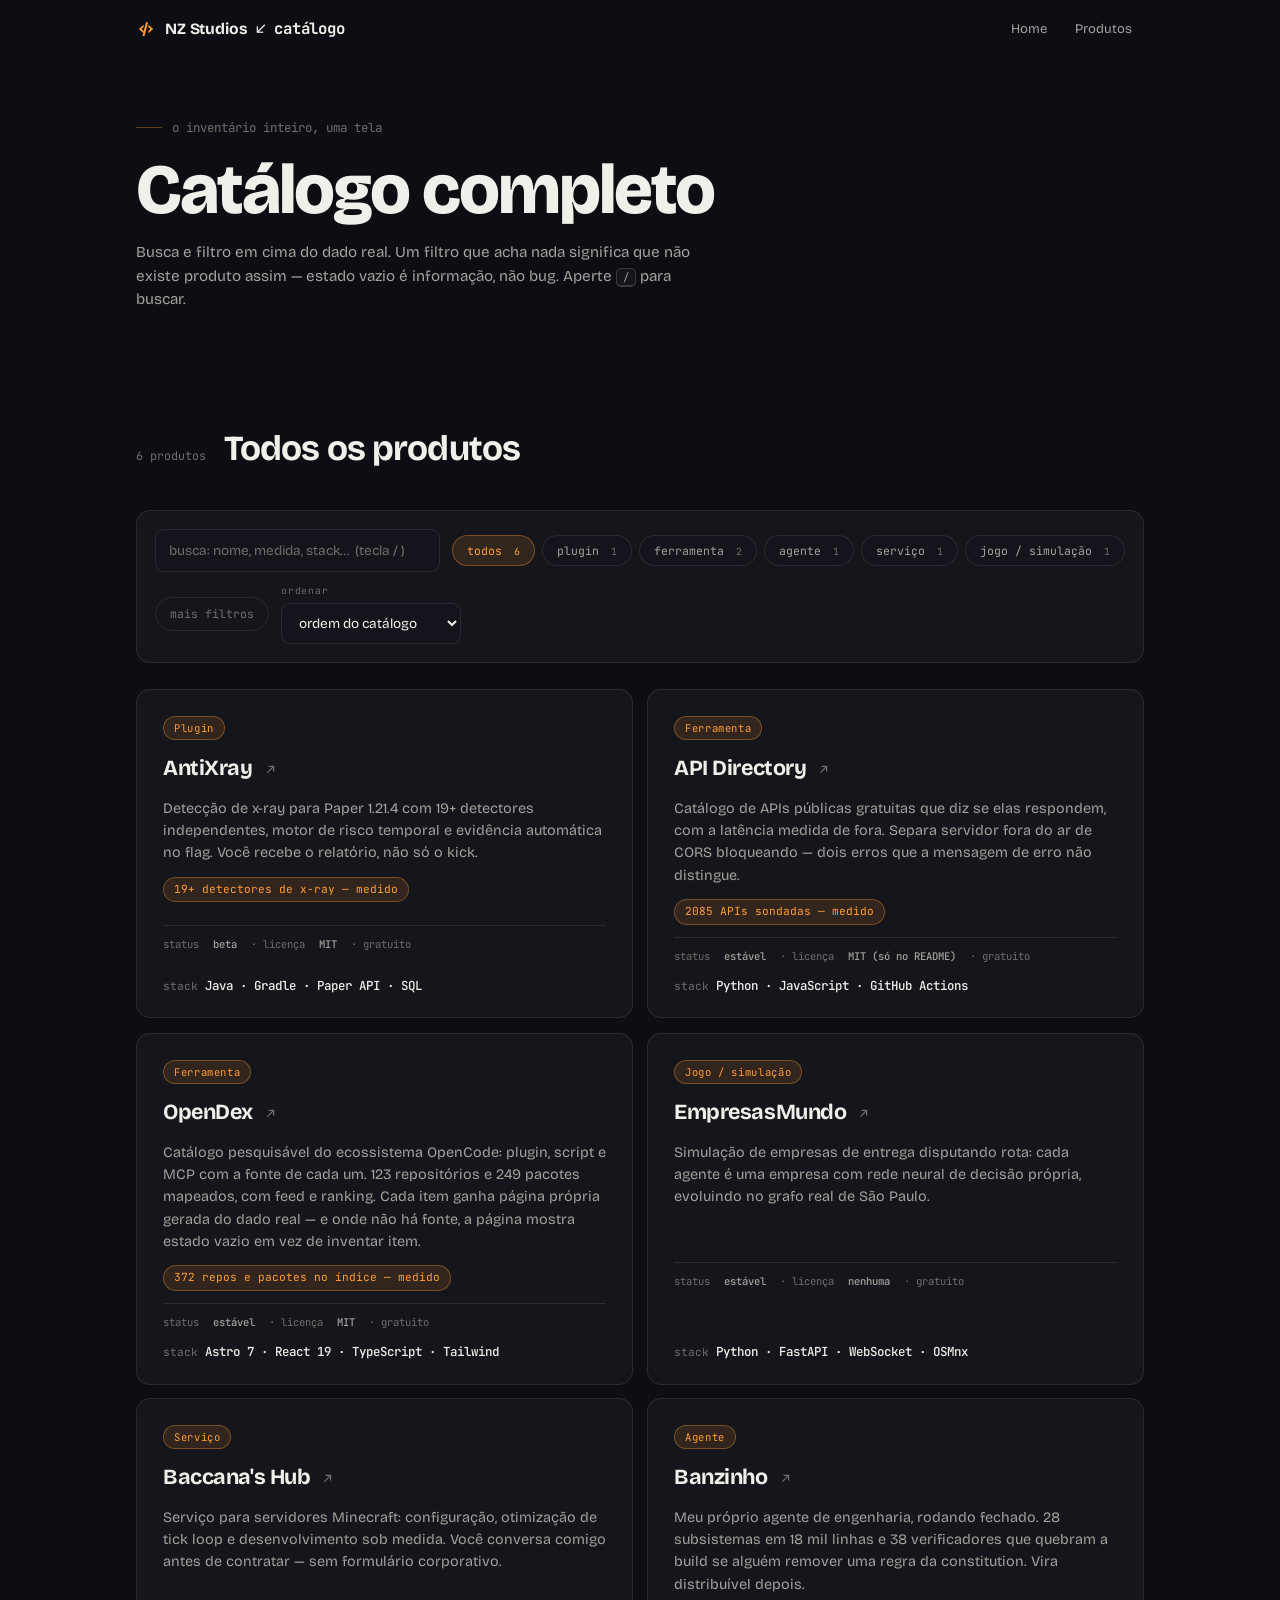
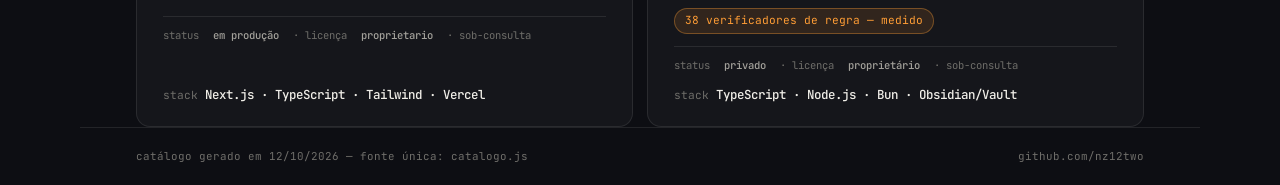
==== catalogo/index.html @ f85fc491 "btn solo: fundo do acento com fallback hex (fonte invisivel sem oklch); css com ?v=3" ====
<!DOCTYPE html>
<html lang="pt-BR">
<head>
<meta charset="UTF-8">
<meta name="viewport" content="width=device-width, initial-scale=1.0">
<title>Catálogo completo — NZ Studios</title>
<meta name="description" content="Todo o catálogo do NZ Studios: busca, filtro e prova medida em cima de catalogo/dados/catalogo.js. Se o filtro achar nada, é porque não existe produto assim — não é bug.">
<meta property="og:type" content="website">
<meta property="og:site_name" content="NZ Studios">
<meta property="og:title" content="Catálogo completo — NZ Studios">
<meta property="og:description" content="Busca e filtro com a medida de cada produto. Dado real, estado vazio em vez de inventar.">
<link rel="canonical" href="https://nz12two.github.io/portfolio/catalogo/">
<link rel="icon" href="../assets/brand/favicon-32.png" sizes="32x32" type="image/png">
<link rel="icon" href="../assets/brand/favicon-16.png" sizes="16x16" type="image/png">
<link rel="stylesheet" href="../css/studio.css?v=3">
<link rel="stylesheet" href="../css/catalogo.css?v=3">
<link rel="preconnect" href="https://fonts.googleapis.com">
<link rel="preconnect" href="https://fonts.gstatic.com" crossorigin>
<link href="https://fonts.googleapis.com/css2?family=Bricolage+Grotesque:opsz,wght@12..96,300;12..96,400;12..96,500;12..96,600;12..96,700;12..96,800&family=JetBrains+Mono:wght@400;500&display=swap" rel="stylesheet">
</head>
<body>

<header class="bar" id="bar">
  <div class="bar__in">
    <a href="../index.html" class="brand" aria-label="Voltar para o NZ Studios">
      <svg viewBox="0 0 512 512" aria-hidden="true"><g fill="currentColor"><polygon points="72,256 196,150 196,206 142,256 196,306 196,362"/><polygon points="440,256 316,150 316,206 370,256 316,306 316,362"/><polygon points="256,80 308,80 218,432 166,432"/></g></svg>
      NZ Studios
      <span class="backset mono">↙ catálogo</span>
    </a>
    <nav>
      <a href="../index.html">Home</a>
      <a href="index.html#resultado">Produtos</a>
    </nav>
  </div>
</header>

<main>
<section class="cabecalho">
  <p class="hero__ov mono ae"><i></i> o inventário inteiro, uma tela</p>
  <h1 class="ae">Catálogo completo</h1>
  <p class="cabecalho__sub ae" id="cabecalhoSub">
    Busca e filtro em cima do dado real. Um filtro que acha nada significa que
    não existe produto assim — estado vazio é informação, não bug.
    Aperte <kbd>/</kbd> para buscar.
  </p>
</section>

<section class="sec" id="resultado">
  <div class="sec__top rv">
    <span class="n mono" id="contagem">produtos</span>
    <h2 id="veredicto">Todos os produtos</h2>
  </div>

  <!-- console único de filtragem: tipos segmentados + grupos raros no dropdown -->
  <div class="console rv">
    <div class="console__linha">
      <label class="busca" for="q">
        <input id="q" type="search" placeholder="busca: nome, medida, stack…  (tecla / )" autocomplete="off">
      </label>
      <div class="seg" id="segTipo" role="group" aria-label="Filtrar por tipo"></div>
      <details class="mais-f" id="maisF">
        <summary>mais filtros <i id="maisCnt"></i></summary>
        <div class="mais-f__drop" id="painelChips"></div>
      </details>
      <label class="ordem" for="ordem">
        <span class="mono">ordenar</span>
        <select id="ordem">
          <option value="catálogo">ordem do catálogo</option>
          <option value="prova">maior prova primeiro</option>
          <option value="nome">nome alfabético</option>
        </select>
      </label>
      <button class="limpar mono" id="limpar" type="button" hidden>limpar ×</button>
    </div>
  </div>

  <div class="grid-proj" id="grid"></div>
</section>
</main>

<footer>
  <span class="mono" id="rodapeDados">NZ Studios</span>
  <a class="mono" href="https://github.com/nz12two" target="_blank" rel="noopener">github.com/nz12two</a>
</footer>

<script src="dados/catalogo.js" defer></script>
<script src="../js/catalogo.js?v=3" defer></script>
</body>
</html>
---- css/studio.css ----
/* NZ Studios — stylesheet. Reforma do portfolio: one-page curto, vítrine
   lendo catalogo/dados/catalogo.js direto. O site antigo continua em
   catalogo/<slug>.html — os cartões da vitrine ligam neles. */

:root {
  color-scheme: dark;
  --bg: #0d0e13;
  --bg-2: #14151c;
  --panel: rgba(255,255,255,.035);
  --panel-2: rgba(255,255,255,.055);
  --line: rgba(255,255,255,.09);
  --line-hi: rgba(255,255,255,.16);
  --tx: #f1efe9;
  --tx-2: #a3a19b;
  --tx-3: #6f6e6a;
  /* acento herdado do site antigo — hex primeiro (fallback), oklch por cima
     (declaração que o navegador não entende é descartada: sem oklch, fica o hex) */
  --acc: #ff9d36;
  --acc-soft: rgba(255, 157, 54, 0.12);
  --acc-line: rgba(255, 157, 54, 0.35);
  --acc: oklch(0.78 0.16 62);
  --acc-soft: oklch(0.78 0.16 62 / 0.12);
  --acc-line: oklch(0.78 0.16 62 / 0.35);
  --r: 14px;
  --ease: cubic-bezier(0.4, 0, 0.2, 1);
  --gut: clamp(20px, 4.5vw, 56px);
}
* { margin: 0; padding: 0; box-sizing: border-box; }
html { scroll-behavior: smooth; }
body {
  background: var(--bg);
  color: var(--tx);
  font-family: "Bricolage Grotesque", system-ui, sans-serif;
  font-weight: 400;
  line-height: 1.55;
  overflow-x: hidden;
}
::selection { background: var(--acc-line); }
a { color: inherit; text-decoration: none; }
.mono { font-family: "JetBrains Mono", monospace; }

/* barra de progresso de leitura — a única coisa que se move com o scroll */
.progress { position: fixed; top: 0; left: 0; right: 0; height: 2px; z-index: 60; background: transparent; }
.progress i { display: block; height: 100%; width: 100%; background: var(--acc); transform: scaleX(0); transform-origin: left; }

/* badge de versão — some quando o site sobe de vez */
.beta {
  position: fixed; bottom: 14px; right: 14px; z-index: 50;
  font-size: 0.62rem; letter-spacing: 0.05em; color: var(--tx-3);
  border: 1px solid var(--line); border-radius: 999px;
  padding: 5px 11px; background: rgba(13,14,19,.8); backdrop-filter: blur(8px);
}

/* ===== barra de topo ===== */
.bar {
  position: fixed; top: 0; left: 0; right: 0; z-index: 40;
  border-bottom: 1px solid transparent;
  transition: background .4s var(--ease), border-color .4s var(--ease);
}
.bar.compacta { background: rgba(13,14,19,.75); backdrop-filter: blur(14px); border-color: var(--line); }
.bar__in {
  max-width: 1120px; margin: 0 auto; padding: 0 var(--gut);
  height: 58px; display: flex; align-items: center; gap: 24px;
}
.brand { display: flex; align-items: center; gap: 9px; font-weight: 700; font-size: 0.98rem; letter-spacing: -0.01em; }
.brand svg { width: 20px; height: 20px; color: var(--acc); }
.bar nav { margin-left: auto; display: flex; gap: 4px; }
.bar nav a {
  font-size: 0.82rem; color: var(--tx-2); padding: 7px 12px; border-radius: 8px;
  transition: color .2s, background .2s;
}
.bar nav a:hover { color: var(--tx); background: var(--panel-2); }
.bar .gh { color: var(--tx-2); display: flex; align-items: center; padding: 7px; border-radius: 8px; }
.bar .gh:hover { color: var(--tx); background: var(--panel-2); }

/* ===== hero ===== */
.hero {
  max-width: 1120px; margin: 0 auto;
  padding: clamp(96px, 14vh, 140px) var(--gut) 40px;
  display: grid; grid-template-columns: 1.1fr 0.9fr;
  gap: clamp(28px, 5vw, 64px); align-items: center;
}
.hero__ov { font-size: 0.78rem; color: var(--tx-3); margin-bottom: 18px; display: flex; align-items: center; gap: 10px; }
.hero__ov i { display: inline-block; width: 26px; height: 1px; background: var(--acc-line); }
.hero h1 {
  font-size: clamp(2.6rem, 7.2vw, 4.6rem);
  font-weight: 800; letter-spacing: -0.035em; line-height: 0.98;
}
.hero h1 .ponto { color: var(--acc); }
.hero__sub { margin-top: 18px; max-width: 560px; font-size: clamp(0.98rem, 1.5vw, 1.12rem); color: var(--tx-2); }
.hero__sub b { color: var(--tx); font-weight: 600; }
.hero__cta { margin-top: 30px; display: flex; gap: 12px; flex-wrap: wrap; }

/* terminal do hero — o momento de load é o terminal digitando */
.term {
  background: var(--bg-2); border: 1px solid var(--line); border-radius: 12px;
  overflow: hidden; max-width: 470px; width: 100%; justify-self: end;
  font-family: "JetBrains Mono", monospace; font-size: 0.74rem;
  box-shadow: 0 24px 70px rgba(0,0,0,.45);
}
.term__hd {
  display: flex; gap: 6px; padding: 10px 14px; align-items: center;
  border-bottom: 1px solid var(--line); background: rgba(255,255,255,.03);
}
.term__hd i { width: 9px; height: 9px; border-radius: 50%; background: var(--line-hi); }
.term__hd i:first-child { background: var(--acc); opacity: .8; }
.term__hd span { margin-left: 8px; font-size: 0.6rem; color: var(--tx-3); letter-spacing: 0.06em; }
.term__body { padding: 16px 18px 18px; line-height: 1.9; white-space: pre-wrap; }
.term .cm { color: var(--tx); }
.term .cm::before { content: "$ "; color: var(--tx-3); }
.term .out { color: var(--tx-2); }
.term .hl { color: var(--acc); }
.term .caret::after { content: "▌"; color: var(--acc); animation: pisca 1.05s steps(1) infinite; }
@keyframes pisca { 50% { opacity: 0; } }
@media (prefers-reduced-motion: reduce) { .term .caret::after { animation: none; } }

/* linha única de provas */
.prova-linha {
  grid-column: 1; margin-top: 10px; display: flex; gap: 4px 22px; flex-wrap: wrap;
  font-family: "JetBrains Mono", monospace; font-size: 0.72rem; color: var(--tx-3);
}
.prova-linha b { color: var(--tx); font-weight: 500; font-variant-numeric: tabular-nums; }
.prova-linha i { font-style: normal; color: var(--tx-3); }
.prova-linha em { font-style: normal; color: var(--acc); }

/* ===== seções ===== */
.btn {
  display: inline-flex; align-items: center; gap: 8px;
  font-size: 0.9rem; font-weight: 600; padding: 12px 22px; border-radius: 10px;
  transition: transform .25s var(--ease), background .25s, border-color .25s;
}
.btn:active { transform: translateY(1px) scale(0.99); }
.btn--solo { background: var(--acc); color: #17120a; }
.btn--solo:hover { transform: translateY(-2px); background: #ffaa46; }
.btn--fantasma { border: 1px solid var(--line-hi); color: var(--tx-2); }
.btn--fantasma:hover { border-color: var(--acc-line); color: var(--tx); transform: translateY(-2px); }
/* montagem do hero: um momento orquestrado no load */
.ae { opacity: 0; transform: translateY(18px); }
.aberto .ae { animation: sobe .55s var(--ease) forwards; }
.aberto .hero__ov { animation-delay: .05s; }
.aberto h1 { animation-delay: .12s; }
.aberto .hero__sub { animation-delay: .24s; }
.aberto .hero__cta { animation-delay: .34s; }
.aberto .prova-linha { animation-delay: .44s; }
.aberto .term { animation: sobe .6s var(--ease) .3s backwards; }
@keyframes sobe { to { opacity: 1; transform: none; } }

/* ===== seções ===== */
.sec { max-width: 1120px; margin: 0 auto; padding: clamp(64px, 10vw, 110px) var(--gut) 0; }
.sec__top { display: flex; align-items: baseline; gap: 18px; margin-bottom: 34px; flex-wrap: wrap; }
.sec__top h2 { font-size: clamp(1.5rem, 3.4vw, 2.2rem); font-weight: 700; letter-spacing: -0.025em; }
.sec__top .n { font-size: 0.74rem; color: var(--tx-3); }
.sec__top p { width: 100%; max-width: 520px; font-size: 0.92rem; color: var(--tx-2); }
.sec__top .mais {
  margin-left: auto; font-family: "JetBrains Mono", monospace; font-size: 0.72rem;
  color: var(--tx-3); border-bottom: 1px solid var(--line); padding-bottom: 2px;
  transition: color .2s, border-color .2s; white-space: nowrap;
}
.sec__top .mais:hover { color: var(--acc); border-color: var(--acc-line); }

/* ===== vitrine ===== */
.filtros { display: flex; gap: 8px; flex-wrap: wrap; margin-bottom: 26px; }
.filtro {
  font-family: "JetBrains Mono", monospace; font-size: 0.72rem;
  color: var(--tx-2); background: var(--panel); border: 1px solid var(--line);
  border-radius: 999px; padding: 7px 15px; cursor: pointer;
  transition: all .25s var(--ease);
}
.filtro:hover { border-color: var(--line-hi); color: var(--tx); }
.filtro.on { background: var(--acc-soft); border-color: var(--acc-line); color: var(--acc); }
.grid-proj { display: grid; grid-template-columns: repeat(2, 1fr); gap: 14px; perspective: 900px; }
.proj {
  --rx: 0deg; --ry: 0deg;
  position: relative; overflow: hidden;
  background: var(--panel); border: 1px solid var(--line); border-radius: var(--r);
  padding: 26px 26px 22px;
  display: flex; flex-direction: column; gap: 12px; min-height: 210px;
  transform: rotateX(var(--rx)) rotateY(var(--ry));
  transition: transform .35s var(--ease), border-color .3s, background .3s, opacity .3s;
  animation: aparece .45s var(--ease) backwards;
  will-change: transform;
}
.proj:hover { border-color: var(--acc-line); background: var(--panel-2); }
.proj::after {
  content: ""; position: absolute; inset: 0; pointer-events: none; opacity: 0;
  background: radial-gradient(300px circle at var(--px,50%) var(--py,50%), rgba(255,255,255,.05), transparent 70%);
  transition: opacity .3s;
}
.proj:hover::after { opacity: 1; }
.proj--destaque { grid-column: span 2; min-height: 240px; }
.proj__tipo {
  font-family: "JetBrains Mono", monospace; font-size: 0.66rem; letter-spacing: 0.06em;
  color: var(--acc); width: fit-content;
  border: 1px solid var(--acc-line); background: var(--acc-soft);
  border-radius: 999px; padding: 3px 10px;
}
.proj h3 { font-size: 1.35rem; font-weight: 700; letter-spacing: -0.02em; display: flex; align-items: center; gap: 10px; }
.proj--destaque h3 { font-size: 1.7rem; }
.proj h3 svg { width: 15px; height: 15px; color: var(--tx-3); transition: transform .25s, color .25s; }
.proj:hover h3 svg { color: var(--acc); transform: translate(2px, -2px); }
.proj p { font-size: 0.9rem; color: var(--tx-2); max-width: 540px; }
.proj--destaque p { max-width: 640px; }
.proj__p { margin-top: auto; font-family: "JetBrains Mono", monospace; font-size: 0.7rem; color: var(--tx-3); }
.proj__p b { color: var(--tx); font-weight: 500; font-size: 0.78rem; }
.vazio { color: var(--tx-3); font-size: 0.88rem; padding: 30px 0; }

/* ===== stack ===== */
.stack { display: grid; grid-template-columns: 1fr 1fr; gap: 8px 40px; }
.stk {
  display: grid; grid-template-columns: 130px 1fr 34px; align-items: center; gap: 14px;
  padding: 9px 0; border-bottom: 1px solid var(--line); font-size: 0.86rem;
}
.stk b { font-weight: 500; color: var(--tx-2); white-space: nowrap; overflow: hidden; text-overflow: ellipsis; }
.stk .barra { height: 3px; border-radius: 2px; background: var(--panel-2); position: relative; overflow: hidden; }
.stk .barra i {
  position: absolute; inset: 0 auto 0 0; border-radius: 2px; background: var(--acc);
  transform: scaleX(var(--v, 1)); transform-origin: left; transition: transform 1s var(--ease);
}
.stk .n { font-family: "JetBrains Mono", monospace; font-size: 0.7rem; color: var(--tx-3); text-align: right; }
.stk__nota { grid-column: 1 / -1; font-size: 0.72rem; color: var(--tx-3); margin-top: 10px; }

/* ===== sobre ===== */
.duo { display: grid; grid-template-columns: 1.3fr 1fr; gap: 46px; }
.duo p { font-size: 0.94rem; color: var(--tx-2); margin-bottom: 14px; max-width: 520px; }
.duo p b { color: var(--tx); }
.svc { border-left: 2px solid var(--acc-line); padding-left: 18px; margin-bottom: 22px; }
.svc h4 { font-size: 0.98rem; font-weight: 600; margin-bottom: 3px; }
.svc p { font-size: 0.84rem; margin: 0; color: var(--tx-2); }

/* ===== contato ===== */
.final { text-align: center; padding-bottom: clamp(70px, 10vw, 120px); }
.final h2 {
  font-size: clamp(2.1rem, 6vw, 3.8rem); font-weight: 800; letter-spacing: -0.03em;
  max-width: 720px; margin: 0 auto 16px; line-height: 1.05;
}
.final p { color: var(--tx-2); max-width: 440px; margin: 0 auto 30px; }
.final .hero__cta { justify-content: center; }
.links { margin-top: 46px; display: flex; justify-content: center; gap: 26px; flex-wrap: wrap; }
.links a {
  font-family: "JetBrains Mono", monospace; font-size: 0.72rem; color: var(--tx-3);
  border-bottom: 1px solid transparent; padding-bottom: 2px; transition: color .2s, border-color .2s;
}
.links a:hover { color: var(--acc); border-color: var(--acc-line); }

/* faixa do catálogo na home — o link não fica escondido no "mais" */
.band {
  display: grid; grid-template-columns: 1.4fr 1fr; gap: 30px; align-items: center;
  background: var(--panel); border: 1px solid var(--acc-line); border-radius: var(--r);
  padding: clamp(24px, 4vw, 44px);
}
.band h2 { font-size: clamp(1.4rem, 3vw, 2rem); font-weight: 700; letter-spacing: -0.02em; margin: 6px 0 8px; }
.band p { color: var(--tx-2); font-size: 0.9rem; max-width: 420px; }
.band__cta { display: flex; justify-content: flex-end; }
@media (max-width: 820px) {
  .band { grid-template-columns: 1fr; }
  .band__cta { justify-content: flex-start; }
}

/* reveal no scroll — só o cabeçalho de seção, um por vez */
.rv { opacity: 0; transform: translateY(26px); transition: opacity .6s var(--ease), transform .6s var(--ease); }
.rv.on { opacity: 1; transform: none; }

footer {
  border-top: 1px solid var(--line);
  padding: 20px var(--gut); max-width: 1120px; margin: 0 auto;
  display: flex; justify-content: space-between; gap: 12px; flex-wrap: wrap;
  font-family: "JetBrains Mono", monospace; font-size: 0.68rem; color: var(--tx-3);
}
footer a:hover { color: var(--acc); }

/* ===== responsivo ===== */
@media (max-width: 820px) {
  .grid-proj, .duo, .stack { grid-template-columns: 1fr; }
  .proj--destaque { grid-column: span 1; }
  .bar nav { display: none; }
  .hero { grid-template-columns: 1fr; gap: 34px; }
  .term { justify-self: stretch; max-width: none; }
}
@media (prefers-reduced-motion: reduce) {
  * { animation: none !important; transition: none !important; }
  .ae, .rv { opacity: 1; transform: none; }
  html { scroll-behavior: auto; }
}
---- css/catalogo.css ----
/* Catálogo completo — listagem única com console de busca/filtro.
   Reusa studio.css. O painel NÃO acompanha o scroll: fica no topo da lista
   e o filtro compartilhado via URL (?f=...&v=...) é a parte "persistente". */

.cabecalho {
  max-width: 1120px; margin: 0 auto;
  padding: calc(58px + 60px) var(--gut) 0;
}
.cabecalho h1 {
  font-size: clamp(2.4rem, 6.5vw, 4.4rem);
  font-weight: 800; letter-spacing: -0.03em; line-height: 1.02;
}
.cabecalho__sub { margin-top: 14px; max-width: 560px; color: var(--tx-2); font-size: 0.95rem; }
.cabecalho__sub kbd {
  font-family: "JetBrains Mono", monospace; font-size: 0.66rem;
  border: 1px solid var(--line-hi); border-bottom-width: 2px; border-radius: 5px;
  padding: 1px 6px; color: var(--tx-2); background: var(--panel);
}

/* ===== console: uma linha só de controle ===== */
.console {
  border: 1px solid var(--line); border-radius: var(--r);
  background: var(--panel); padding: 18px; margin: 34px auto 26px;
  max-width: 1120px; width: 100%;
}
.console__linha { display: flex; gap: 12px; flex-wrap: wrap; align-items: center; }
.busca { display: flex; flex: 1; min-width: 240px; }
.busca input, .ordem select {
  background: var(--bg-2); border: 1px solid var(--line); color: var(--tx);
  border-radius: 9px; padding: 10px 13px; font: inherit; font-size: 0.85rem; width: 100%;
}
.busca input::placeholder { color: var(--tx-3); }
.busca input:focus-visible, .ordem select:focus-visible {
  outline: 2px solid var(--acc-line); outline-offset: 1px; border-color: var(--acc-line);
}
.ordem { flex: 0 0 auto; display: grid; grid-template-columns: 1fr; gap: 4px; }
.ordem span {
  font-family: "JetBrains Mono", monospace; font-size: 0.6rem; letter-spacing: 0.08em; color: var(--tx-3);
}
.ordem select { min-width: 180px; }

/* tipos segmentados — a parte visível do filtro, com contagem */
.seg { display: flex; gap: 7px; flex-wrap: wrap; }
.seg__bt {
  font-family: "JetBrains Mono", monospace; font-size: 0.72rem;
  color: var(--tx-2); background: var(--bg-2); border: 1px solid var(--line);
  border-radius: 999px; padding: 7px 14px; cursor: pointer;
  transition: all .22s var(--ease);
}
.seg__bt:hover { border-color: var(--line-hi); color: var(--tx); }
.seg__bt em { font-style: normal; color: var(--tx-3); margin-left: 5px; font-size: 0.62rem; }
.seg__bt.on { background: var(--acc-soft); border-color: var(--acc-line); color: var(--acc); }
.seg__bt.on em { color: var(--acc); }

/* grupos menos usados moram no details, ficam fora do caminho */
.mais-f { position: relative; }
.mais-f summary {
  list-style: none; cursor: pointer; user-select: none;
  font-family: "JetBrains Mono", monospace; font-size: 0.72rem;
  color: var(--tx-3); border: 1px solid var(--line); border-radius: 999px;
  padding: 7px 14px; transition: color .2s, border-color .2s;
}
.mais-f summary::-webkit-details-marker { display: none; }
.mais-f summary:hover, .mais-f[open] summary { color: var(--tx); border-color: var(--line-hi); }
.mais-f summary i { font-style: normal; color: var(--acc); }
.mais-f__drop {
  position: absolute; right: 0; top: calc(100% + 8px); z-index: 45;
  background: rgba(13,14,19,.96); backdrop-filter: blur(14px);
  border: 1px solid var(--line-hi); border-radius: 12px;
  padding: 16px; min-width: 300px;
  display: grid; gap: 12px;
  box-shadow: 0 24px 60px rgba(0,0,0,.5);
}
.mais-f__grupo b {
  display: block; font-family: "JetBrains Mono", monospace; font-size: 0.58rem;
  letter-spacing: 0.1em; color: var(--tx-3); margin-bottom: 6px;
}
.limpar {
  justify-self: end;
  font-family: "JetBrains Mono", monospace; font-size: 0.7rem; color: var(--tx-3);
  background: none; border: 1px solid var(--line); border-radius: 999px;
  padding: 7px 14px; cursor: pointer; transition: color .2s, border-color .2s;
}
.limpar:hover { color: var(--acc); border-color: var(--acc-line); }
.limpar[hidden] { display: none; }

/* chips continuam da studio.css (.filtro) — ganham contagem */
.filtro i { font-style: normal; color: var(--tx-3); margin-left: 5px; }
.filtro.on i { color: var(--acc); }

/* contagem junto ao resultado */
.sec__top .n i { font-style: normal; color: var(--acc); }

/* ===== cards de listagem ===== */
.proj { min-height: 0; }
.proj__meta {
  margin-top: auto; padding-top: 10px;
  display: flex; gap: 14px; flex-wrap: wrap;
  font-family: "JetBrains Mono", monospace; font-size: 0.66rem; color: var(--tx-3);
  border-top: 1px solid var(--line);
}
.proj__meta b { color: var(--tx-2); font-weight: 500; }
.proj__prova {
  font-family: "JetBrains Mono", monospace; font-size: 0.7rem;
  color: var(--acc); width: fit-content;
  border: 1px solid var(--acc-line); background: var(--acc-soft);
  border-radius: 999px; padding: 3px 10px;
}
.proj__p { margin-top: auto; font-family: "JetBrains Mono", monospace; font-size: 0.7rem; color: var(--tx-3); }
.proj__p b { color: var(--tx); font-weight: 500; font-size: 0.78rem; }

.vazio__grande { padding: 56px 0; text-align: center; color: var(--tx-3); }
.vazio__grande b { display: block; font-size: 1.1rem; color: var(--tx-2); font-weight: 600; margin-bottom: 6px; }

/* ===== responsivo ===== */
@media (max-width: 620px) {
  .busca { min-width: 0; }
  .ordem select { min-width: 0; }
  .mais-f__drop { left: 0; right: auto; }
}
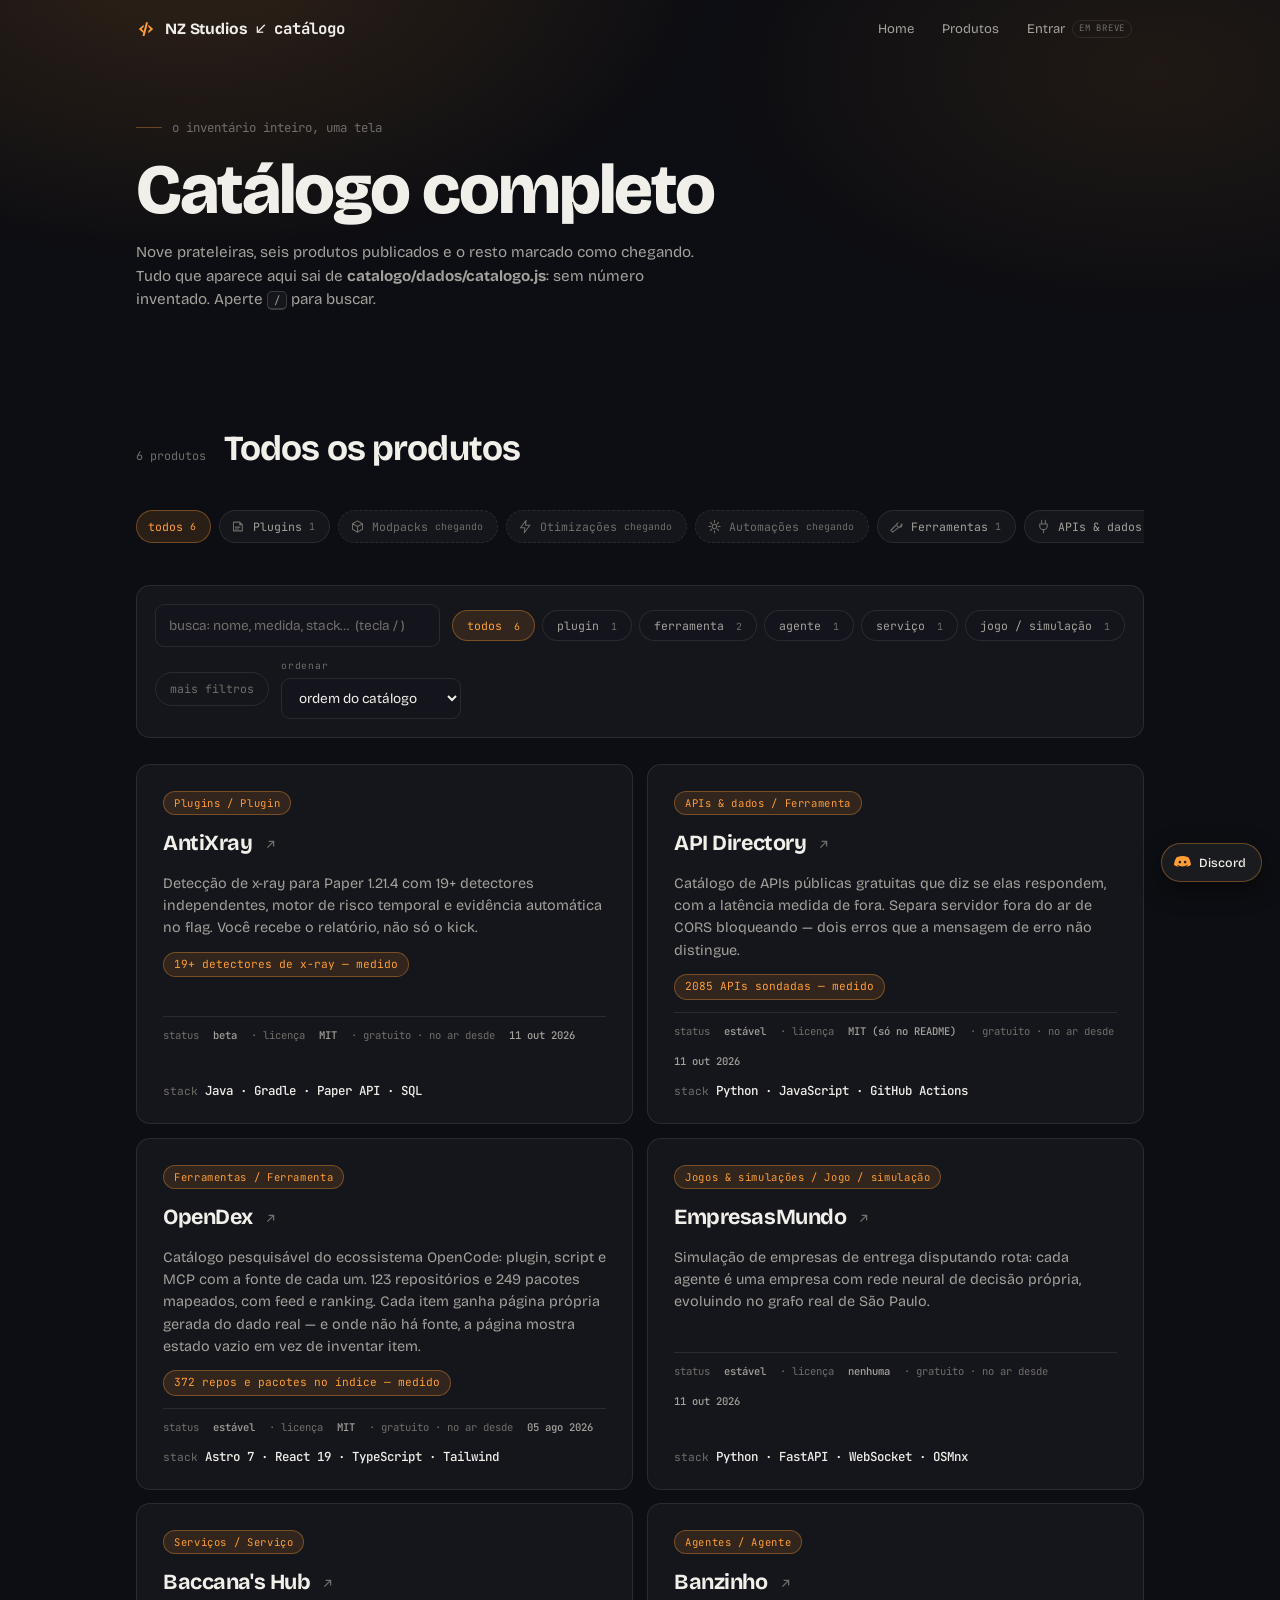
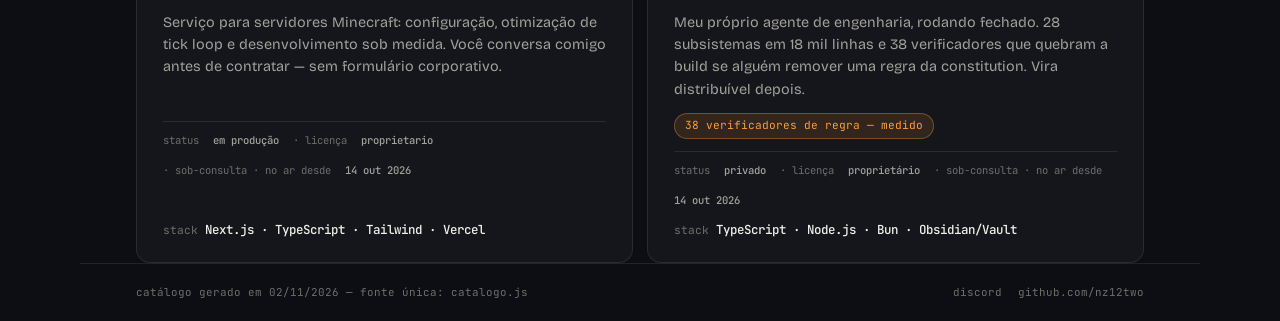
==== commit 2b223d18: "nz studios: marketplace, motion, icones, login desligado, discord ZNchMjhZQK" ====
--- a/catalogo/index.html
+++ b/catalogo/index.html
@@ -12,8 +12,8 @@
 <link rel="canonical" href="https://nz12two.github.io/portfolio/catalogo/">
 <link rel="icon" href="../assets/brand/favicon-32.png" sizes="32x32" type="image/png">
 <link rel="icon" href="../assets/brand/favicon-16.png" sizes="16x16" type="image/png">
-<link rel="stylesheet" href="../css/studio.css?v=3">
-<link rel="stylesheet" href="../css/catalogo.css?v=3">
+<link rel="stylesheet" href="../css/studio.css?v=4">
+<link rel="stylesheet" href="../css/catalogo.css?v=4">
 <link rel="preconnect" href="https://fonts.googleapis.com">
 <link rel="preconnect" href="https://fonts.gstatic.com" crossorigin>
 <link href="https://fonts.googleapis.com/css2?family=Bricolage+Grotesque:opsz,wght@12..96,300;12..96,400;12..96,500;12..96,600;12..96,700;12..96,800&family=JetBrains+Mono:wght@400;500&display=swap" rel="stylesheet">
@@ -30,6 +30,7 @@
     <nav>
       <a href="../index.html">Home</a>
       <a href="index.html#resultado">Produtos</a>
+      <a href="../conta.html" class="nav-entrar">Entrar<i class="breve mono">em breve</i></a>
     </nav>
   </div>
 </header>
@@ -39,9 +40,9 @@
   <p class="hero__ov mono ae"><i></i> o inventário inteiro, uma tela</p>
   <h1 class="ae">Catálogo completo</h1>
   <p class="cabecalho__sub ae" id="cabecalhoSub">
-    Busca e filtro em cima do dado real. Um filtro que acha nada significa que
-    não existe produto assim — estado vazio é informação, não bug.
-    Aperte <kbd>/</kbd> para buscar.
+    Nove prateleiras, seis produtos publicados e o resto marcado como chegando.
+    Tudo que aparece aqui sai de <b>catalogo/dados/catalogo.js</b>: sem número
+    inventado. Aperte <kbd>/</kbd> para buscar.
   </p>
 </section>
 
@@ -51,7 +52,10 @@
     <h2 id="veredicto">Todos os produtos</h2>
   </div>
 
-  <!-- console único de filtragem: tipos segmentados + grupos raros no dropdown -->
+  <!-- prateleiras: a categoria que a pessoa procura, antes do item -->
+  <nav class="cats" id="cats" aria-label="Categorias do marketplace"></nav>
+
+  <!-- console de filtragem: tipos segmentados + grupos raros no dropdown -->
   <div class="console rv">
     <div class="console__linha">
       <label class="busca" for="q">
@@ -80,10 +84,19 @@
 
 <footer>
   <span class="mono" id="rodapeDados">NZ Studios</span>
-  <a class="mono" href="https://github.com/nz12two" target="_blank" rel="noopener">github.com/nz12two</a>
+  <span class="foot-links">
+    <a class="mono" href="https://discord.gg/ZNchMjhZQK" target="_blank" rel="noopener">discord</a>
+    <a class="mono" href="https://github.com/nz12two" target="_blank" rel="noopener">github.com/nz12two</a>
+  </span>
 </footer>
 
+<a class="disc" href="https://discord.gg/ZNchMjhZQK" target="_blank" rel="noopener" aria-label="Entrar no Discord do NZ Studios">
+  <svg viewBox="0 0 24 24" fill="currentColor" aria-hidden="true"><path d="M20.3 4.5A19 19 0 0 0 15.6 3l-.3.7a17.6 17.6 0 0 1 4.2 1.3 15.7 15.7 0 0 0-15 0A17.6 17.6 0 0 1 8.7 3.7L8.4 3a19 19 0 0 0-4.7 1.5C1 8.3.3 12 0 15.6A19 19 0 0 0 5.7 18l.7-1.2c-.8-.3-1.6-.7-2.3-1.2l.6-.4a13.6 13.6 0 0 0 14.6 0l.6.4c-.7.5-1.5.9-2.3 1.2l.7 1.2a19 19 0 0 0 5.7-2.4c-.4-4.3-1.5-7.9-3.7-11.1zM8.3 13.4c-1 0-1.8-.9-1.8-2s.8-2 1.8-2 1.8.9 1.8 2-.8 2-1.8 2zm7.4 0c-1 0-1.8-.9-1.8-2s.8-2 1.8-2 1.8.9 1.8 2-.8 2-1.8 2z"/></svg>
+  <span>Discord</span>
+</a>
+
 <script src="dados/catalogo.js" defer></script>
-<script src="../js/catalogo.js?v=3" defer></script>
+<script src="../js/icones.js?v=4" defer></script>
+<script src="../js/catalogo.js?v=4" defer></script>
 </body>
 </html>
--- a/css/studio.css
+++ b/css/studio.css
@@ -268,6 +268,125 @@
 }
 footer a:hover { color: var(--acc); }
 
+/* ===== movimento ==============================================
+   O site é estático por natureza; o movimento aqui só marca hierarquia:
+   nada pisca, nada roda em loop rápido, nada compete com a leitura. */
+
+/* aurora de fundo: uma cor só, muito diluída, presa atrás do conteúdo */
+body::before {
+  content: "";
+  position: fixed; inset: 0; z-index: -1; pointer-events: none;
+  background:
+    radial-gradient(60vw 50vh at 15% -5%, color-mix(in srgb, var(--acc) 16%, transparent), transparent 70%),
+    radial-gradient(50vw 40vh at 90% 8%, color-mix(in srgb, var(--acc) 9%, transparent), transparent 72%);
+  opacity: .9;
+}
+
+/* reveal escalonado: um passo por irmão, na ordem em que aparecem */
+.rv { transition-delay: calc(var(--d, 0) * 90ms); }
+.proj { animation-delay: calc(var(--i, 0) * 70ms); }
+.proj.vivo { animation: none; }
+
+/* faixa que corre — o resumo de tudo que existe, em uma linha */
+.marquee {
+  overflow: hidden; margin-top: 46px; padding: 13px 0;
+  border-top: 1px solid var(--line); border-bottom: 1px solid var(--line);
+  mask-image: linear-gradient(90deg, transparent, #000 7%, #000 93%, transparent);
+  -webkit-mask-image: linear-gradient(90deg, transparent, #000 7%, #000 93%, transparent);
+}
+.marquee__in {
+  display: flex; width: max-content; gap: 34px;
+  animation: correr 46s linear infinite;
+}
+.marquee:hover .marquee__in { animation-play-state: paused; }
+.marquee span {
+  font-family: "JetBrains Mono", monospace; font-size: 0.72rem; letter-spacing: .06em;
+  color: var(--tx-3); white-space: nowrap; display: inline-flex; align-items: center; gap: 8px;
+}
+.marquee span b { color: var(--acc); font-weight: 600; }
+.marquee span::after { content: "/"; color: var(--line-hi); margin-left: 26px; }
+@keyframes correr { to { transform: translateX(-50%); } }
+
+/* prateleiras do marketplace: a categoria existe antes do item */
+.prateleiras {
+  display: grid; grid-template-columns: repeat(3, 1fr); gap: 10px;
+}
+.prateleira {
+  display: flex; align-items: center; gap: 12px;
+  background: var(--panel); border: 1px solid var(--line); border-radius: var(--r);
+  padding: 15px 16px; transition: transform .3s var(--ease), border-color .3s, background .3s;
+  animation: aparece .5s var(--ease) backwards;
+  animation-delay: calc(var(--i, 0) * 55ms);
+}
+.prateleira:hover { transform: translateY(-2px); border-color: var(--acc-line); background: var(--panel-2); }
+.prateleira__ic {
+  display: grid; place-items: center; flex: none;
+  width: 34px; height: 34px; border-radius: 9px;
+  background: var(--acc-soft); color: var(--acc); border: 1px solid var(--acc-line);
+}
+.prateleira__txt { display: flex; flex-direction: column; gap: 2px; min-width: 0; }
+.prateleira__txt b { font-size: 0.9rem; font-weight: 600; }
+.prateleira__txt .mono { font-size: 0.66rem; color: var(--tx-3); letter-spacing: .04em; }
+.prateleira--vazio { border-style: dashed; background: transparent; }
+.prateleira--vazio .prateleira__ic { background: transparent; border-color: var(--line); color: var(--tx-3); }
+.prateleira--vazio .prateleira__txt b { color: var(--tx-2); font-weight: 500; }
+
+/* linha do tempo: quando cada produto entrou no ar */
+.linha-tempo { list-style: none; margin-top: 34px; display: grid; gap: 0; }
+.linha-tempo li {
+  display: grid; grid-template-columns: 110px 190px 1fr; gap: 14px; align-items: baseline;
+  padding: 13px 0 13px 20px; border-top: 1px solid var(--line); position: relative;
+  animation: aparece .5s var(--ease) backwards;
+  animation-delay: calc(var(--i, 0) * 55ms);
+}
+.linha-tempo li::before {
+  content: ""; position: absolute; left: 0; top: 21px;
+  width: 7px; height: 7px; border-radius: 50%;
+  background: var(--acc); box-shadow: 0 0 0 4px var(--acc-soft);
+}
+.linha-tempo time { font-size: 0.7rem; color: var(--tx-3); letter-spacing: .04em; }
+.linha-tempo a { display: flex; align-items: baseline; gap: 8px; transition: color .2s; }
+.linha-tempo a:hover b { color: var(--acc); }
+.linha-tempo a b { font-size: 0.92rem; font-weight: 600; }
+.linha-tempo a .mono { font-size: 0.64rem; color: var(--tx-3); letter-spacing: .05em; text-transform: uppercase; }
+.linha-tempo p { font-size: 0.82rem; color: var(--tx-2); margin: 0; }
+
+/* stack vira tile: ícone da tecnologia + contagem, não só uma barra solta */
+.stack { gap: 8px; }
+.stk {
+  grid-template-columns: 22px minmax(70px, 1fr) minmax(40px, 1.1fr) 34px;
+  gap: 12px; padding: 10px 13px;
+  background: var(--panel); border: 1px solid var(--line); border-radius: 10px;
+  animation: aparece .5s var(--ease) backwards;
+  animation-delay: calc(var(--i, 0) * 28ms);
+}
+.stk:hover { border-color: var(--acc-line); }
+.stk__ic { color: var(--tx-3); display: grid; place-items: center; }
+.stk:hover .stk__ic { color: var(--acc); }
+.stk .barra { height: 4px; }
+.ico { display: block; }
+
+/* botão de entrar: existe, mas ainda fechado */
+.nav-entrar { display: inline-flex; align-items: center; gap: 7px; }
+.breve {
+  font-style: normal; font-size: 0.56rem; letter-spacing: .08em; text-transform: uppercase;
+  color: var(--tx-3); border: 1px solid var(--line); border-radius: 999px;
+  padding: 2px 6px; line-height: 1.3;
+}
+
+/* Discord flutuante: o caminho de contato sempre ao alcance do polegar */
+.disc {
+  position: fixed; right: 18px; bottom: 18px; z-index: 60;
+  display: inline-flex; align-items: center; gap: 8px;
+  background: var(--panel-2); border: 1px solid var(--acc-line); border-radius: 999px;
+  padding: 9px 15px 9px 12px; color: var(--tx); font-size: 0.78rem; font-weight: 500;
+  box-shadow: 0 8px 24px rgba(0, 0, 0, .45);
+  transition: transform .25s var(--ease), background .3s, border-color .3s;
+}
+.disc svg { width: 17px; height: 17px; color: var(--acc); }
+.disc:hover { transform: translateY(-2px); background: var(--acc-soft); }
+.foot-links { display: inline-flex; gap: 16px; flex-wrap: wrap; }
+
 /* ===== responsivo ===== */
 @media (max-width: 820px) {
   .grid-proj, .duo, .stack { grid-template-columns: 1fr; }
@@ -275,6 +394,18 @@
   .bar nav { display: none; }
   .hero { grid-template-columns: 1fr; gap: 34px; }
   .term { justify-self: stretch; max-width: none; }
+  .prateleiras { grid-template-columns: repeat(2, 1fr); }
+  .linha-tempo li { grid-template-columns: 90px 1fr; row-gap: 4px; }
+  .linha-tempo p { grid-column: 1 / -1; }
+}
+@media (max-width: 620px) {
+  .prateleiras { grid-template-columns: 1fr; }
+  .linha-tempo li { grid-template-columns: 1fr; }
+  .stk { grid-template-columns: 20px 1fr 34px; }
+  .stk .barra { display: none; }
+  .disc { right: 12px; bottom: 12px; padding: 10px; }
+  .disc span { display: none; }
+  .marquee { margin-top: 34px; }
 }
 @media (prefers-reduced-motion: reduce) {
   * { animation: none !important; transition: none !important; }
--- a/css/catalogo.css
+++ b/css/catalogo.css
@@ -88,6 +88,26 @@
 .filtro i { font-style: normal; color: var(--tx-3); margin-left: 5px; }
 .filtro.on i { color: var(--acc); }
 
+/* ===== prateleiras: a categoria antes do item ===== */
+.cats {
+  display: flex; gap: 8px; overflow-x: auto; overscroll-behavior-x: contain;
+  padding-bottom: 8px; margin-bottom: 16px; scrollbar-width: thin;
+}
+.cat {
+  display: inline-flex; align-items: center; gap: 7px; flex: none; cursor: pointer;
+  font-family: "JetBrains Mono", monospace; font-size: 0.72rem; color: var(--tx-2);
+  background: var(--panel); border: 1px solid var(--line); border-radius: 999px;
+  padding: 8px 14px 8px 11px;
+  transition: color .2s, border-color .2s, background .2s;
+}
+.cat .ico { color: var(--tx-3); flex: none; }
+.cat em { font-style: normal; font-size: 0.62rem; color: var(--tx-3); }
+.cat:hover { border-color: var(--line-hi); color: var(--tx); }
+.cat.on { background: var(--acc-soft); border-color: var(--acc-line); color: var(--acc); }
+.cat.on .ico, .cat.on em { color: var(--acc); }
+.cat--vindo { border-style: dashed; color: var(--tx-3); }
+.cat--vindo.on { border-style: solid; color: var(--acc); }
+
 /* contagem junto ao resultado */
 .sec__top .n i { font-style: normal; color: var(--acc); }
 
@@ -113,8 +133,27 @@
 .vazio__grande b { display: block; font-size: 1.1rem; color: var(--tx-2); font-weight: 600; margin-bottom: 6px; }
 
 /* ===== responsivo ===== */
+@media (max-width: 820px) {
+  /* console em bloco: busca ocupa a linha, tipos rolam na horizontal em vez
+     de quebrar em três linhas e empurrar o resultado pra fora da tela */
+  .console__linha { display: grid; grid-template-columns: 1fr auto; gap: 10px; }
+  .busca { grid-column: 1 / -1; min-width: 0; }
+  .seg { grid-column: 1 / -1; flex-wrap: nowrap; overflow-x: auto; padding-bottom: 3px; scrollbar-width: thin; }
+  .seg__bt { flex: none; }
+  .mais-f { grid-column: 1; justify-self: start; }
+  .ordem { grid-column: 1 / -1; }
+  .limpar { grid-column: 2; grid-row: 3; justify-self: end; align-self: center; }
+}
 @media (max-width: 620px) {
   .busca { min-width: 0; }
-  .ordem select { min-width: 0; }
-  .mais-f__drop { left: 0; right: auto; }
+  .ordem select { min-width: 0; width: 100%; }
+  .mais-f { position: static; }
+  .mais-f__drop { position: static; margin-top: 8px; min-width: 0; width: 100%; }
+  .console { padding: 14px; }
+  /* contagem e veredicto em linhas separadas: colada no h2, a contagem
+     parecia parte do título */
+  .sec__top { gap: 4px; }
+  .sec__top .n { flex-basis: 100%; font-size: 0.68rem; }
+  .sec__top h2 { font-size: 1.45rem; }
+  .cats { margin-bottom: 12px; }
 }
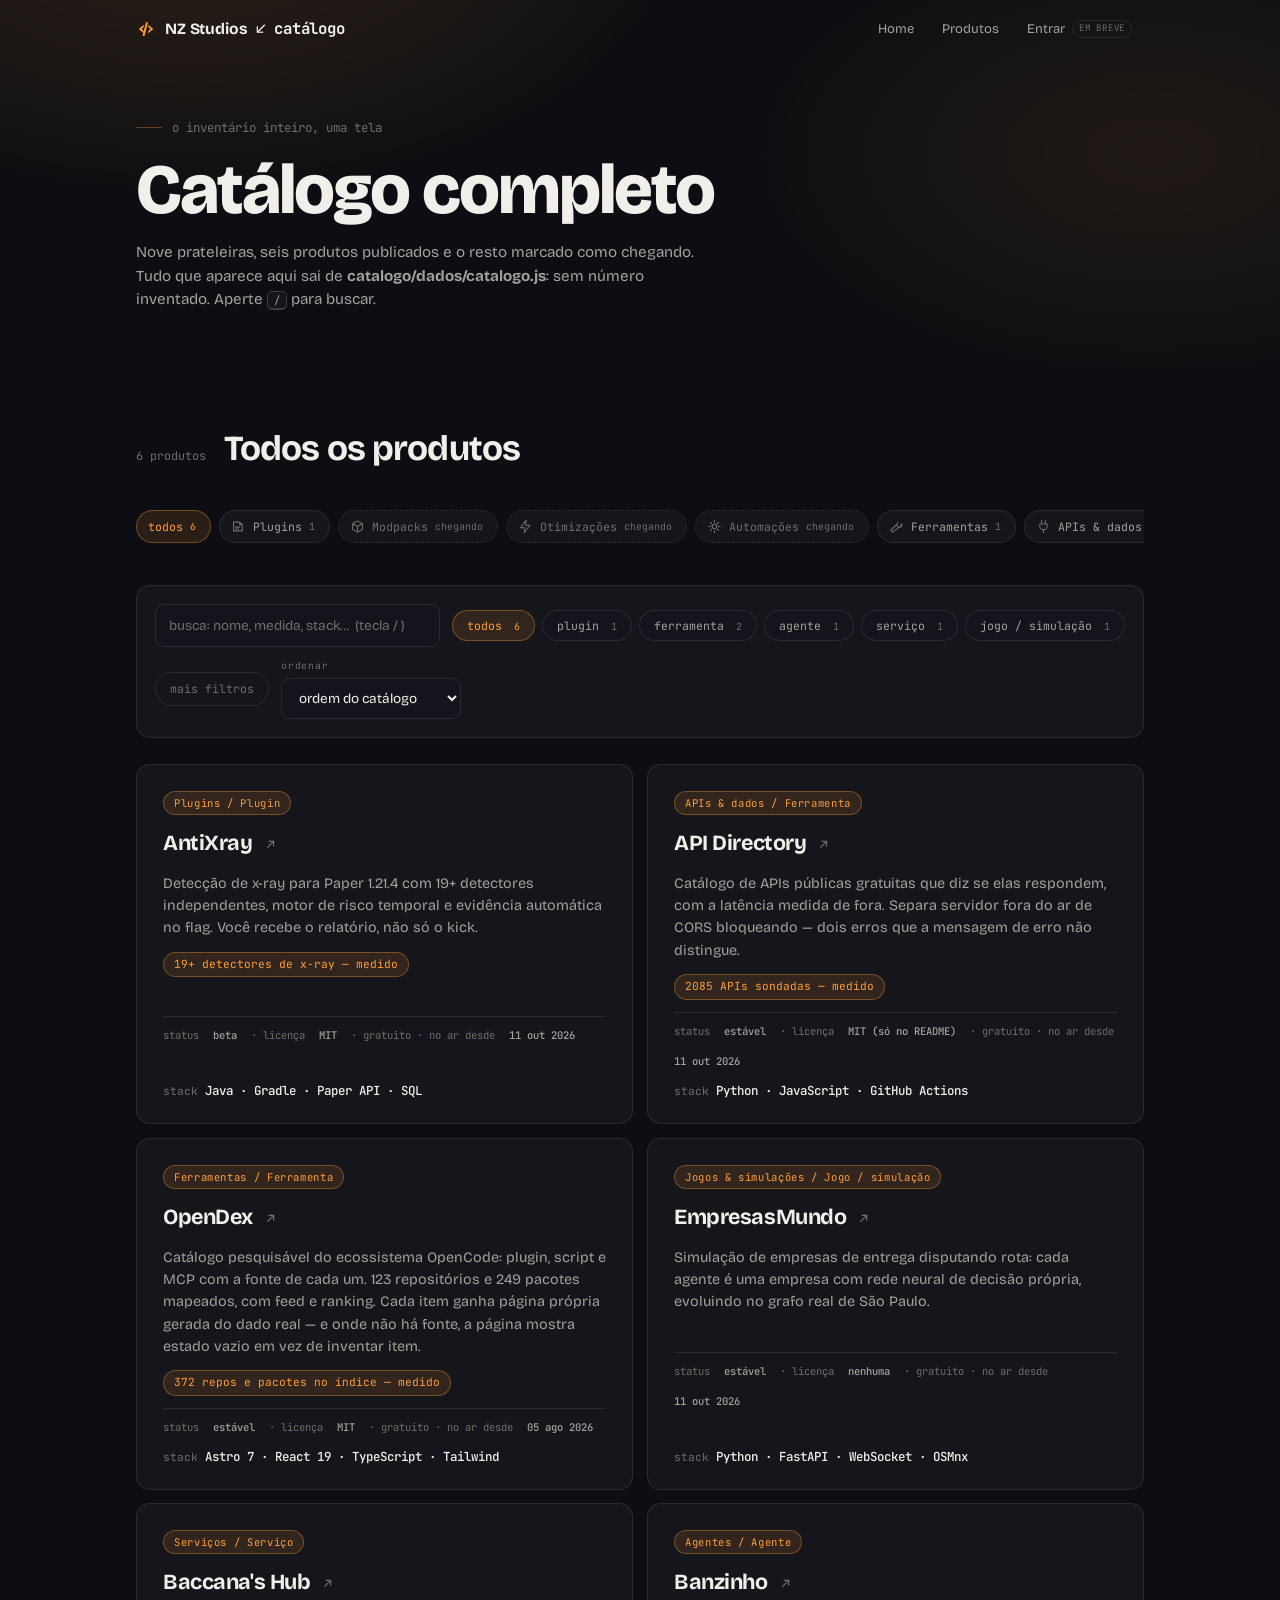
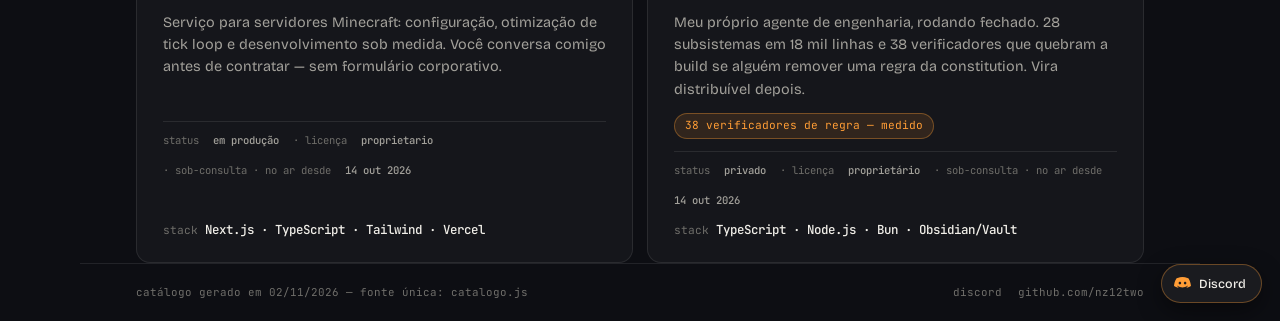
==== commit 82715b92: "feat: carrossel interativo de produtos + animacao de entrada da pagina; bump v=7" ====
--- a/catalogo/index.html
+++ b/catalogo/index.html
@@ -12,8 +12,8 @@
 <link rel="canonical" href="https://nz12two.github.io/portfolio/catalogo/">
 <link rel="icon" href="../assets/brand/favicon-32.png" sizes="32x32" type="image/png">
 <link rel="icon" href="../assets/brand/favicon-16.png" sizes="16x16" type="image/png">
-<link rel="stylesheet" href="../css/studio.css?v=4">
-<link rel="stylesheet" href="../css/catalogo.css?v=4">
+<link rel="stylesheet" href="../css/studio.css?v=7">
+<link rel="stylesheet" href="../css/catalogo.css?v=7">
 <link rel="preconnect" href="https://fonts.googleapis.com">
 <link rel="preconnect" href="https://fonts.gstatic.com" crossorigin>
 <link href="https://fonts.googleapis.com/css2?family=Bricolage+Grotesque:opsz,wght@12..96,300;12..96,400;12..96,500;12..96,600;12..96,700;12..96,800&family=JetBrains+Mono:wght@400;500&display=swap" rel="stylesheet">
@@ -96,7 +96,7 @@
 </a>
 
 <script src="dados/catalogo.js" defer></script>
-<script src="../js/icones.js?v=4" defer></script>
-<script src="../js/catalogo.js?v=4" defer></script>
+<script src="../js/icones.js?v=7" defer></script>
+<script src="../js/catalogo.js?v=7" defer></script>
 </body>
 </html>
--- a/css/studio.css
+++ b/css/studio.css
@@ -120,6 +120,7 @@
   font-family: "JetBrains Mono", monospace; font-size: 0.72rem; color: var(--tx-3);
 }
 .prova-linha b { color: var(--tx); font-weight: 500; font-variant-numeric: tabular-nums; }
+.prova-linha em b { color: inherit; }
 .prova-linha i { font-style: normal; color: var(--tx-3); }
 .prova-linha em { font-style: normal; color: var(--acc); }
 
@@ -134,8 +135,9 @@
 .btn--solo:hover { transform: translateY(-2px); background: #ffaa46; }
 .btn--fantasma { border: 1px solid var(--line-hi); color: var(--tx-2); }
 .btn--fantasma:hover { border-color: var(--acc-line); color: var(--tx); transform: translateY(-2px); }
-/* montagem do hero: um momento orquestrado no load */
-.ae { opacity: 0; transform: translateY(18px); }
+/* entrada suave da página no load */
+body { animation: entrada .7s var(--ease) both; }
+@keyframes entrada { from { opacity: 0; transform: translateY(8px); } to { opacity: 1; transform: none; } }
 .aberto .ae { animation: sobe .55s var(--ease) forwards; }
 .aberto .hero__ov { animation-delay: .05s; }
 .aberto h1 { animation-delay: .12s; }
@@ -144,6 +146,7 @@
 .aberto .prova-linha { animation-delay: .44s; }
 .aberto .term { animation: sobe .6s var(--ease) .3s backwards; }
 @keyframes sobe { to { opacity: 1; transform: none; } }
+@keyframes aparece { from { opacity: 0; transform: translateY(14px); } to { opacity: 1; transform: none; } }
 
 /* ===== seções ===== */
 .sec { max-width: 1120px; margin: 0 auto; padding: clamp(64px, 10vw, 110px) var(--gut) 0; }
@@ -178,15 +181,10 @@
   transform: rotateX(var(--rx)) rotateY(var(--ry));
   transition: transform .35s var(--ease), border-color .3s, background .3s, opacity .3s;
   animation: aparece .45s var(--ease) backwards;
+  animation-delay: calc(var(--i, 0) * 60ms);
   will-change: transform;
 }
 .proj:hover { border-color: var(--acc-line); background: var(--panel-2); }
-.proj::after {
-  content: ""; position: absolute; inset: 0; pointer-events: none; opacity: 0;
-  background: radial-gradient(300px circle at var(--px,50%) var(--py,50%), rgba(255,255,255,.05), transparent 70%);
-  transition: opacity .3s;
-}
-.proj:hover::after { opacity: 1; }
 .proj--destaque { grid-column: span 2; min-height: 240px; }
 .proj__tipo {
   font-family: "JetBrains Mono", monospace; font-size: 0.66rem; letter-spacing: 0.06em;
@@ -223,7 +221,17 @@
 .duo { display: grid; grid-template-columns: 1.3fr 1fr; gap: 46px; }
 .duo p { font-size: 0.94rem; color: var(--tx-2); margin-bottom: 14px; max-width: 520px; }
 .duo p b { color: var(--tx); }
-.svc { border-left: 2px solid var(--acc-line); padding-left: 18px; margin-bottom: 22px; }
+.svc {
+  border-left: 2px solid var(--acc-line); padding-left: 18px; margin-bottom: 22px;
+  animation: aparece .5s var(--ease) backwards;
+  animation-delay: calc(var(--i, 0) * 80ms);
+  animation-play-state: paused;
+  transition: border-color .25s, transform .25s;
+}
+.svc:nth-child(1) { --i: 0; }
+.svc:nth-child(2) { --i: 1; }
+.svc:nth-child(3) { --i: 2; }
+.svc:hover { border-color: var(--acc); transform: translateX(3px); }
 .svc h4 { font-size: 0.98rem; font-weight: 600; margin-bottom: 3px; }
 .svc p { font-size: 0.84rem; margin: 0; color: var(--tx-2); }
 
@@ -284,28 +292,70 @@
 
 /* reveal escalonado: um passo por irmão, na ordem em que aparecem */
 .rv { transition-delay: calc(var(--d, 0) * 90ms); }
-.proj { animation-delay: calc(var(--i, 0) * 70ms); }
 .proj.vivo { animation: none; }
 
-/* faixa que corre — o resumo de tudo que existe, em uma linha */
-.marquee {
-  overflow: hidden; margin-top: 46px; padding: 13px 0;
-  border-top: 1px solid var(--line); border-bottom: 1px solid var(--line);
-  mask-image: linear-gradient(90deg, transparent, #000 7%, #000 93%, transparent);
-  -webkit-mask-image: linear-gradient(90deg, transparent, #000 7%, #000 93%, transparent);
-}
-.marquee__in {
-  display: flex; width: max-content; gap: 34px;
-  animation: correr 46s linear infinite;
-}
-.marquee:hover .marquee__in { animation-play-state: paused; }
-.marquee span {
-  font-family: "JetBrains Mono", monospace; font-size: 0.72rem; letter-spacing: .06em;
-  color: var(--tx-3); white-space: nowrap; display: inline-flex; align-items: center; gap: 8px;
-}
-.marquee span b { color: var(--acc); font-weight: 600; }
-.marquee span::after { content: "/"; color: var(--line-hi); margin-left: 26px; }
-@keyframes correr { to { transform: translateX(-50%); } }
+/* prateleiras, timeline, stack e serviços ficam abaixo da dobra: esperam o .rv virar .on */
+.rv.on .prateleira,
+.rv.on .linha-tempo li,
+.rv.on .stk,
+.rv.on .svc { animation-play-state: running; }
+
+/* carrossel: faixa horizontal de produtos, arrastável, com setas */
+.carrossel-wrap {
+  position: relative; margin-top: 46px;
+}
+.carrossel {
+  display: flex; gap: 12px;
+  overflow-x: auto; scroll-behavior: smooth;
+  scroll-snap-type: x mandatory;
+  padding: 16px 0 20px;
+  scrollbar-width: thin; scrollbar-color: var(--line-hi) transparent;
+}
+.carrossel::-webkit-scrollbar { height: 4px; }
+.carrossel::-webkit-scrollbar-thumb { background: var(--line-hi); border-radius: 4px; }
+.carrossel::before, .carrossel::after {
+  content: ""; position: sticky; top: 0; bottom: 0; width: 60px; flex: 0 0 auto;
+  pointer-events: none; z-index: 2; align-self: stretch;
+}
+.carrossel::before { left: 0; background: linear-gradient(90deg, var(--bg), transparent); margin-left: -60px; }
+.carrossel::after { right: 0; background: linear-gradient(270deg, var(--bg), transparent); margin-right: -60px; }
+.carrossel-card {
+  flex: 0 0 auto; width: 260px; scroll-snap-align: start;
+  background: var(--panel); border: 1px solid var(--line); border-radius: var(--r);
+  padding: 18px 18px 16px; display: flex; flex-direction: column; gap: 10px;
+  transition: transform .3s var(--ease), border-color .3s, background .3s;
+}
+.carrossel-card:hover { transform: translateY(-3px); border-color: var(--acc-line); background: var(--panel-2); }
+.carrossel-card__tag {
+  font-family: "JetBrains Mono", monospace; font-size: 0.62rem; letter-spacing: .06em;
+  color: var(--acc); width: fit-content;
+  border: 1px solid var(--acc-line); background: var(--acc-soft);
+  border-radius: 999px; padding: 3px 9px;
+}
+.carrossel-card__nome { font-size: 1.02rem; font-weight: 700; letter-spacing: -0.01em; }
+.carrossel-card__prova { font-family: "JetBrains Mono", monospace; font-size: 0.7rem; color: var(--tx-2); }
+.carrossel-card__prova b { color: var(--acc); font-weight: 600; }
+.carrossel-card__seta { margin-left: auto; color: var(--tx-3); transition: transform .2s var(--ease), color .2s; }
+.carrossel-card:hover .carrossel-card__seta { color: var(--acc); transform: translate(3px, -3px); }
+.carrossel-btn {
+  position: absolute; top: 50%; transform: translateY(-50%);
+  width: 38px; height: 38px; border-radius: 50%;
+  background: rgba(13,14,19,.85); border: 1px solid var(--line-hi);
+  color: var(--tx); display: grid; place-items: center; cursor: pointer; z-index: 3;
+  backdrop-filter: blur(8px); transition: background .2s, transform .2s, border-color .2s;
+}
+.carrossel-btn:hover { background: var(--panel-2); border-color: var(--acc-line); transform: translateY(-50%) scale(1.06); }
+.carrossel-btn--prev { left: -8px; }
+.carrossel-btn--next { right: -8px; }
+.carrossel-btn svg { width: 16px; height: 16px; }
+@media (max-width: 640px) {
+  .carrossel-btn { display: none; }
+  .carrossel-card { width: 230px; }
+}
+@media (prefers-reduced-motion: reduce) {
+  .carrossel { scroll-behavior: auto; }
+  .carrossel-card { transition: none; }
+}
 
 /* prateleiras do marketplace: a categoria existe antes do item */
 .prateleiras {
@@ -317,6 +367,7 @@
   padding: 15px 16px; transition: transform .3s var(--ease), border-color .3s, background .3s;
   animation: aparece .5s var(--ease) backwards;
   animation-delay: calc(var(--i, 0) * 55ms);
+  animation-play-state: paused;
 }
 .prateleira:hover { transform: translateY(-2px); border-color: var(--acc-line); background: var(--panel-2); }
 .prateleira__ic {
@@ -338,6 +389,7 @@
   padding: 13px 0 13px 20px; border-top: 1px solid var(--line); position: relative;
   animation: aparece .5s var(--ease) backwards;
   animation-delay: calc(var(--i, 0) * 55ms);
+  animation-play-state: paused;
 }
 .linha-tempo li::before {
   content: ""; position: absolute; left: 0; top: 21px;
@@ -359,6 +411,7 @@
   background: var(--panel); border: 1px solid var(--line); border-radius: 10px;
   animation: aparece .5s var(--ease) backwards;
   animation-delay: calc(var(--i, 0) * 28ms);
+  animation-play-state: paused;
 }
 .stk:hover { border-color: var(--acc-line); }
 .stk__ic { color: var(--tx-3); display: grid; place-items: center; }
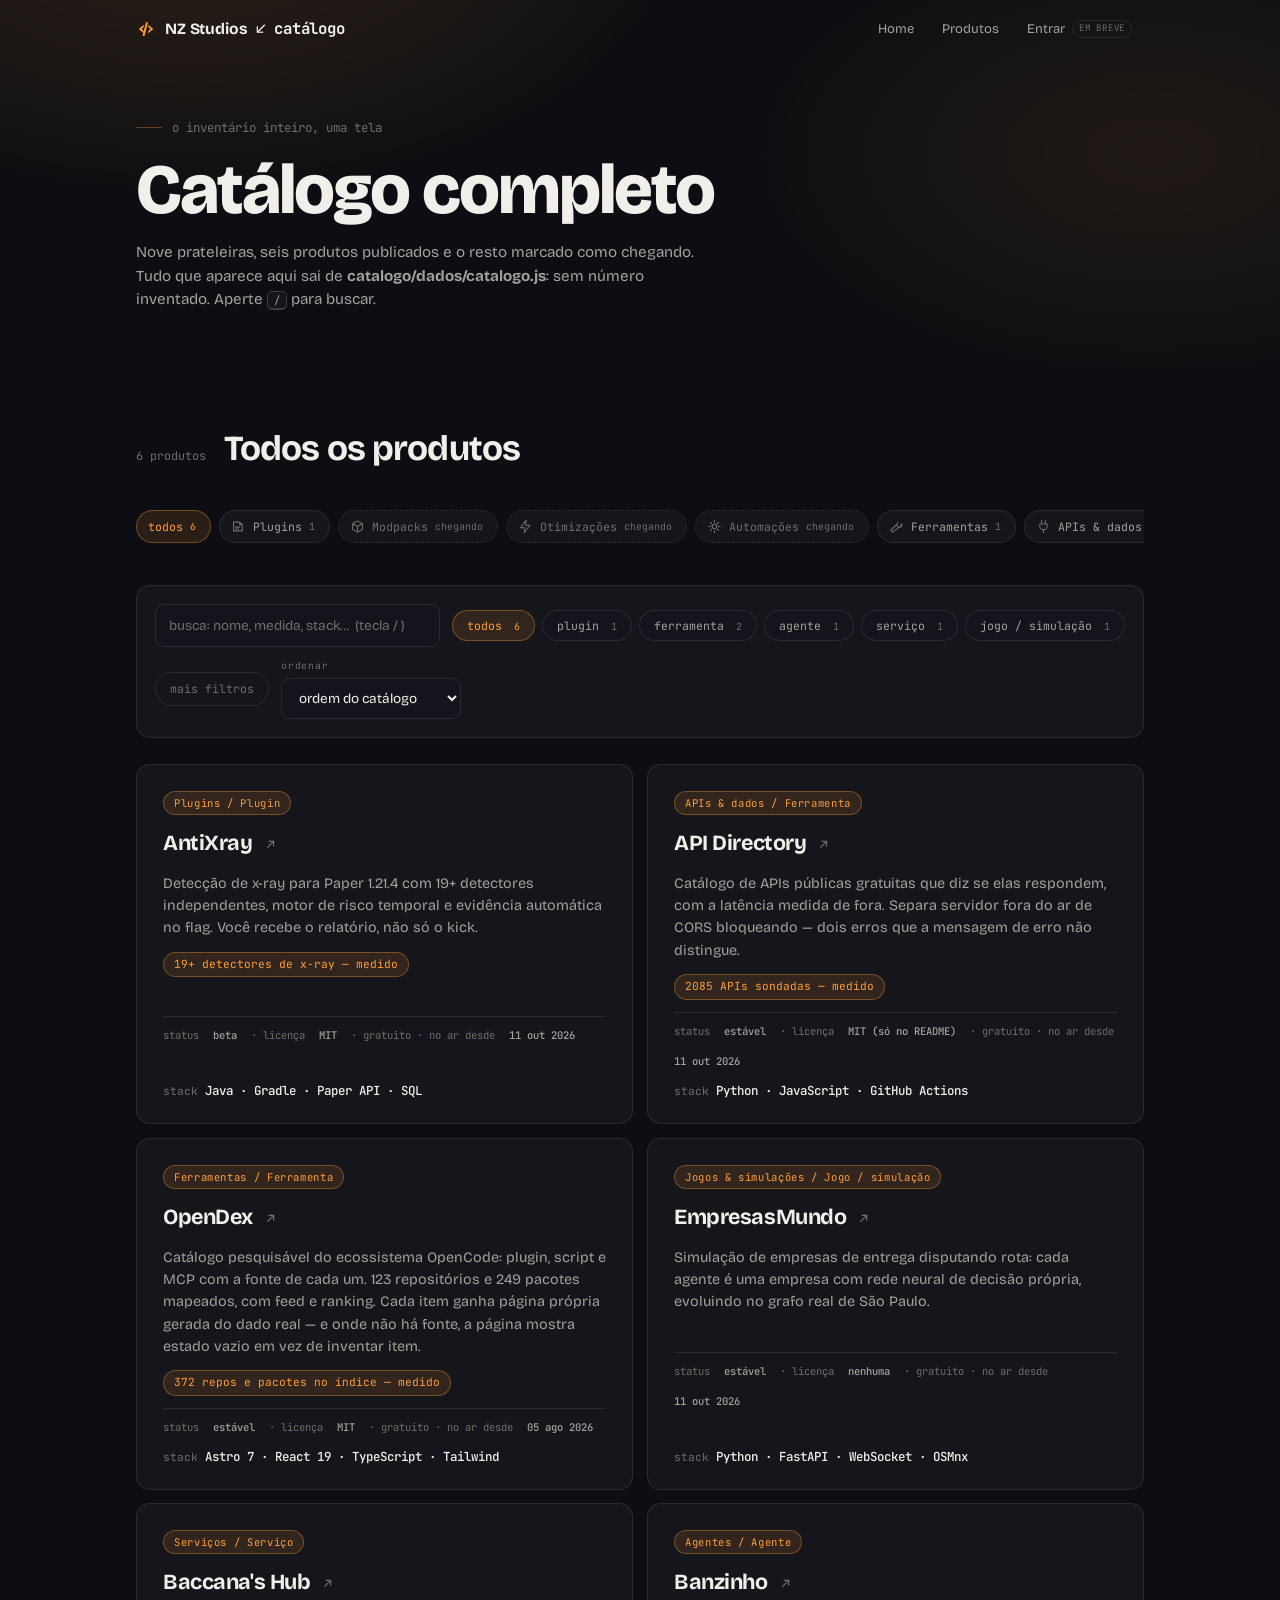
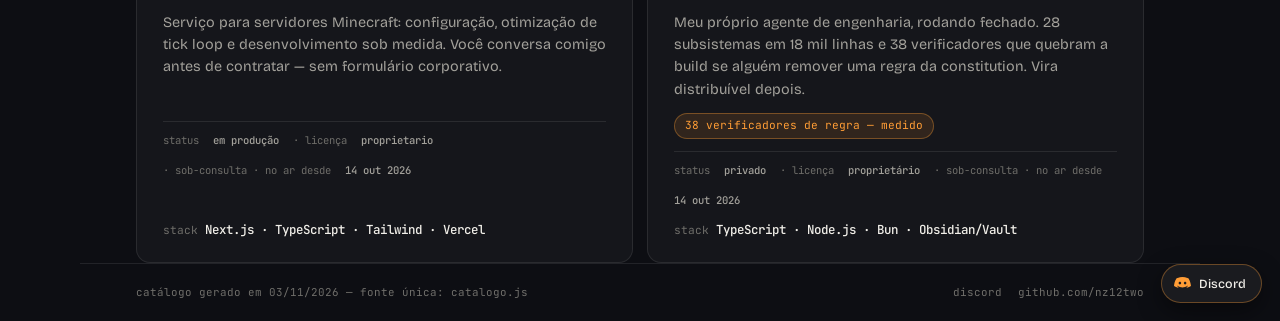
==== commit e6b14b88: "feat(preco): mao de obra R$ 7,00 fixa em todos os planos; o resto do servico e combinado antes" ====
--- a/catalogo/index.html
+++ b/catalogo/index.html
@@ -12,8 +12,8 @@
 <link rel="canonical" href="https://nz12two.github.io/portfolio/catalogo/">
 <link rel="icon" href="../assets/brand/favicon-32.png" sizes="32x32" type="image/png">
 <link rel="icon" href="../assets/brand/favicon-16.png" sizes="16x16" type="image/png">
-<link rel="stylesheet" href="../css/studio.css?v=7">
-<link rel="stylesheet" href="../css/catalogo.css?v=7">
+<link rel="stylesheet" href="../css/studio.css?v=4">
+<link rel="stylesheet" href="../css/catalogo.css?v=4">
 <link rel="preconnect" href="https://fonts.googleapis.com">
 <link rel="preconnect" href="https://fonts.gstatic.com" crossorigin>
 <link href="https://fonts.googleapis.com/css2?family=Bricolage+Grotesque:opsz,wght@12..96,300;12..96,400;12..96,500;12..96,600;12..96,700;12..96,800&family=JetBrains+Mono:wght@400;500&display=swap" rel="stylesheet">
@@ -96,7 +96,7 @@
 </a>
 
 <script src="dados/catalogo.js" defer></script>
-<script src="../js/icones.js?v=7" defer></script>
-<script src="../js/catalogo.js?v=7" defer></script>
+<script src="../js/icones.js?v=4" defer></script>
+<script src="../js/catalogo.js?v=4" defer></script>
 </body>
 </html>
